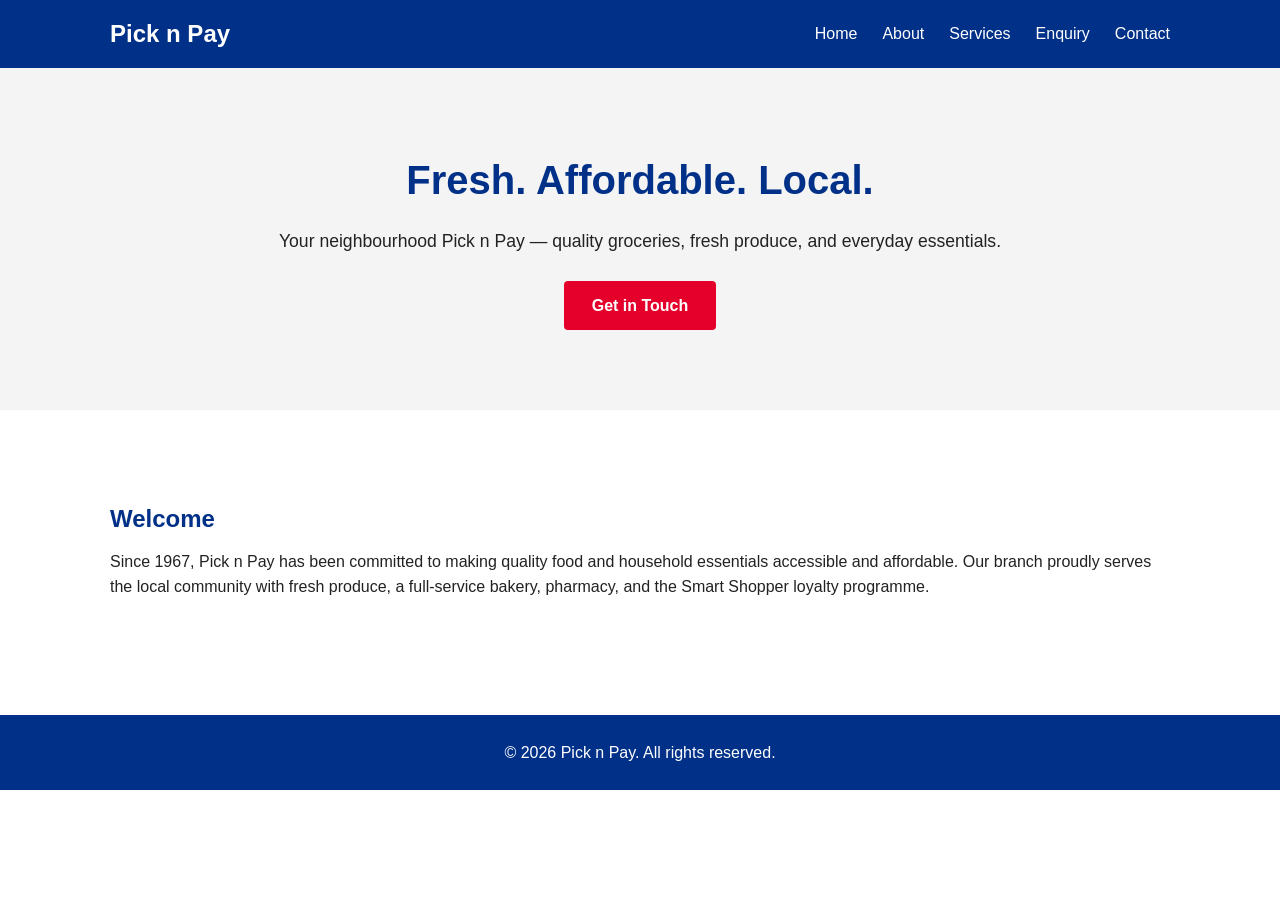
==== index.html @ 9a02de65 "Website project complete" ====
<!DOCTYPE html>
<html lang="en">
<head>
  <meta charset="UTF-8" />
  <meta name="viewport" content="width=device-width, initial-scale=1.0" />
  <title>Pick n Pay | Home</title>
  <link rel="stylesheet" href="css/styles.css" />
</head>
<body>

  <!-- Header and navigation, shared across all pages -->
  <header class="site-header">
    <div class="container header-inner">
      <a href="index.html" class="logo">Pick n Pay</a>
      <button class="nav-toggle" aria-label="Toggle navigation">Menu</button>
      <nav class="site-nav">
        <a href="index.html">Home</a>
        <a href="about.html">About</a>
        <a href="services.html">Services</a>
        <a href="enquiry.html">Enquiry</a>
        <a href="contact.html">Contact</a>
      </nav>
    </div>
  </header>

  <main>
    <!-- Hero section -->
    <section class="hero">
      <div class="container hero-content">
        <h1>Fresh. Affordable. Local.</h1>
        <p>Your neighbourhood Pick n Pay — quality groceries, fresh produce, and everyday essentials.</p>
        <a href="enquiry.html" class="btn btn-primary">Get in Touch</a>
      </div>
    </section>

    <!-- Brief introduction -->
    <section class="section">
      <div class="container">
        <h2>Welcome</h2>
        <p>
          Since 1967, Pick n Pay has been committed to making quality food and household
          essentials accessible and affordable. Our branch proudly serves the local community
          with fresh produce, a full-service bakery, pharmacy, and the Smart Shopper loyalty
          programme.
        </p>
      </div>
    </section>
  </main>

  <!-- Footer, shared across all pages -->
  <footer class="site-footer">
    <div class="container">
      <p>&copy; 2026 Pick n Pay. All rights reserved.</p>
    </div>
  </footer>

  <script src="js/script.js"></script>
</body>
</html>
---- css/styles.css ----
/* ===== Reset & Base Styles ===== */
* {
  margin: 0;
  padding: 0;
  box-sizing: border-box;
}

body {
  font-family: Arial, Helvetica, sans-serif;
  color: #222;
  line-height: 1.6;
}

.container {
  max-width: 1100px;
  margin: 0 auto;
  padding: 0 20px;
}

a {
  text-decoration: none;
  color: inherit;
}

img {
  max-width: 100%;
  display: block;
}

/* ===== Header & Navigation ===== */
.site-header {
  background-color: #003087; /* Pick n Pay dark blue */
  color: #fff;
  position: sticky;
  top: 0;
  z-index: 100;
}

.header-inner {
  display: flex;
  align-items: center;
  justify-content: space-between;
  padding: 15px 20px;
}

.logo {
  font-size: 1.5rem;
  font-weight: bold;
  color: #fff;
}

.site-nav {
  display: flex;
  gap: 25px;
}

.site-nav a {
  color: #fff;
  font-weight: 500;
}

.site-nav a:hover {
  color: #e4002b; /* Pick n Pay cherry red */
}

.nav-toggle {
  display: none;
  background: none;
  border: 1px solid #fff;
  color: #fff;
  padding: 8px 12px;
  cursor: pointer;
}

/* ===== Hero Section ===== */
.hero {
  background-color: #f4f4f4;
  padding: 80px 20px;
  text-align: center;
}

.hero h1 {
  font-size: 2.5rem;
  margin-bottom: 15px;
  color: #003087;
}

.hero p {
  font-size: 1.1rem;
  margin-bottom: 25px;
}

/* ===== Buttons ===== */
.btn {
  display: inline-block;
  padding: 12px 28px;
  border-radius: 4px;
  font-weight: bold;
}

.btn-primary {
  background-color: #e4002b;
  color: #fff;
}

.btn-primary:hover {
  background-color: #b8001f;
}

/* ===== General Sections ===== */
.section {
  padding: 60px 20px;
}

.section h1 {
  color: #003087;
  margin-bottom: 20px;
}

.section h2 {
  color: #003087;
  margin-top: 30px;
  margin-bottom: 10px;
}

.section p {
  margin-bottom: 15px;
}

/* ===== Services Grid ===== */
.service-grid {
  display: grid;
  grid-template-columns: repeat(auto-fit, minmax(220px, 1fr));
  gap: 25px;
  margin-top: 30px;
}

.service-card {
  background-color: #fff;
  border: 1px solid #ddd;
  border-radius: 6px;
  overflow: hidden;
  padding-bottom: 15px;
}

.service-card img {
  width: 100%;
  height: 160px;
  object-fit: cover;
}

.service-card h2 {
  font-size: 1.2rem;
  padding: 15px 15px 5px;
  margin: 0;
}

.service-card p {
  padding: 0 15px;
  font-size: 0.95rem;
}

/* ===== Branch / Contact Cards ===== */
.branch-grid {
  display: grid;
  grid-template-columns: repeat(auto-fit, minmax(250px, 1fr));
  gap: 20px;
  margin: 20px 0 40px;
}

.branch-card {
  background-color: #f9f9f9;
  border-left: 4px solid #e4002b;
  padding: 20px;
}

.map-embed {
  margin-bottom: 40px;
}

/* ===== Forms ===== */
.enquiry-form,
.contact-form {
  display: flex;
  flex-direction: column;
  max-width: 500px;
  margin-top: 20px;
}

.enquiry-form label,
.contact-form label {
  margin-top: 15px;
  margin-bottom: 5px;
  font-weight: bold;
}

.enquiry-form input,
.enquiry-form select,
.enquiry-form textarea,
.contact-form input,
.contact-form textarea {
  padding: 10px;
  border: 1px solid #ccc;
  border-radius: 4px;
  font-family: inherit;
  font-size: 1rem;
}

.enquiry-form button,
.contact-form button {
  margin-top: 20px;
  align-self: flex-start;
  border: none;
  cursor: pointer;
}

/* ===== Footer ===== */
.site-footer {
  background-color: #003087;
  color: #fff;
  text-align: center;
  padding: 25px 20px;
  margin-top: 40px;
}

/* ===== Responsive Navigation ===== */
@media (max-width: 700px) {
  .nav-toggle {
    display: block;
  }

  .site-nav {
    display: none;
    flex-direction: column;
    width: 100%;
    background-color: #003087;
    padding: 10px 20px;
  }

  .site-nav.open {
    display: flex;
  }

  .header-inner {
    flex-wrap: wrap;
  }
}
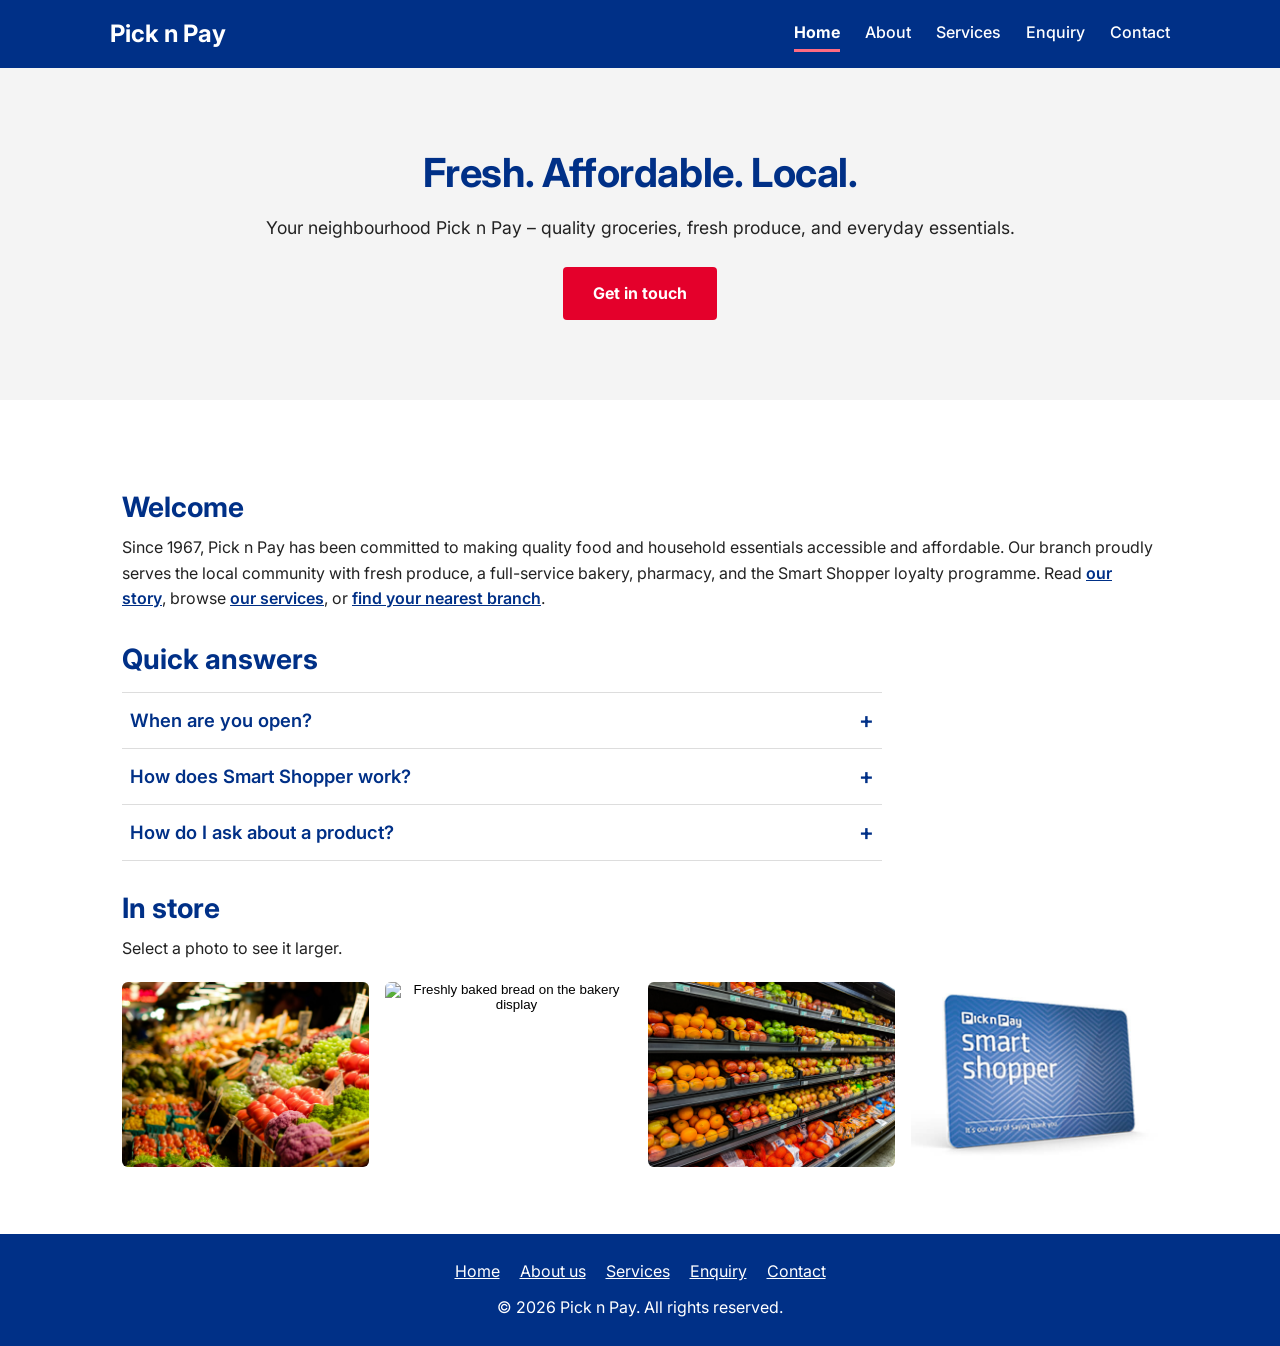
==== commit 94f0c65a: "Added Part 3 JavaScript features, forms, map and SEO files. Fixed : accessible mobile nav, active pa" ====
--- a/index.html
+++ b/index.html
@@ -3,17 +3,29 @@
 <head>
   <meta charset="UTF-8" />
   <meta name="viewport" content="width=device-width, initial-scale=1.0" />
-  <title>Pick n Pay | Home</title>
+  <title>Pick n Pay | Local Branch – Fresh Produce, Bakery &amp; Smart Shopper</title>
+  <meta name="description" content="Your local Pick n Pay branch in Mbombela and Barberton: fresh produce, in-store bakery, pharmacy and the Smart Shopper loyalty programme." />
+  <meta name="author" content="Lethukuthula Khumalo" />
+  <link rel="canonical" href="https://lethuk-dis.github.io/picknpay-website/index.html" />
+  <meta property="og:type" content="website" />
+  <meta property="og:title" content="Pick n Pay | Local Branch – Fresh Produce, Bakery &amp; Smart Shopper" />
+  <meta property="og:description" content="Your local Pick n Pay branch in Mbombela and Barberton: fresh produce, in-store bakery, pharmacy and the Smart Shopper loyalty programme." />
+  <meta property="og:url" content="https://lethuk-dis.github.io/picknpay-website/index.html" />
+  <link rel="preconnect" href="https://fonts.googleapis.com" />
+  <link rel="preconnect" href="https://fonts.gstatic.com" crossorigin />
+  <link href="https://fonts.googleapis.com/css2?family=Inter:wght@400;500;600;700&amp;display=swap" rel="stylesheet" />
   <link rel="stylesheet" href="css/styles.css" />
 </head>
 <body>
+
+  <a class="skip-link" href="#main">Skip to main content</a>
 
   <!-- Header and navigation, shared across all pages -->
   <header class="site-header">
     <div class="container header-inner">
       <a href="index.html" class="logo">Pick n Pay</a>
-      <button class="nav-toggle" aria-label="Toggle navigation">Menu</button>
-      <nav class="site-nav">
+      <button class="nav-toggle" aria-expanded="false" aria-controls="site-nav">☰ Menu</button>
+      <nav class="site-nav" id="site-nav" aria-label="Main navigation">
         <a href="index.html">Home</a>
         <a href="about.html">About</a>
         <a href="services.html">Services</a>
@@ -23,26 +35,54 @@
     </div>
   </header>
 
-  <main>
-    <!-- Hero section -->
+  <main id="main">
     <section class="hero">
       <div class="container hero-content">
         <h1>Fresh. Affordable. Local.</h1>
-        <p>Your neighbourhood Pick n Pay — quality groceries, fresh produce, and everyday essentials.</p>
-        <a href="enquiry.html" class="btn btn-primary">Get in Touch</a>
+        <p>Your neighbourhood Pick n Pay – quality groceries, fresh produce, and everyday essentials.</p>
+        <a href="enquiry.html" class="btn btn-primary">Get in touch</a>
       </div>
     </section>
 
-    <!-- Brief introduction -->
     <section class="section">
       <div class="container">
         <h2>Welcome</h2>
         <p>
-          Since 1967, Pick n Pay has been committed to making quality food and household
-          essentials accessible and affordable. Our branch proudly serves the local community
-          with fresh produce, a full-service bakery, pharmacy, and the Smart Shopper loyalty
-          programme.
+          Since 1967, Pick n Pay has been committed to making quality food and household essentials accessible and affordable.
+          Our branch proudly serves the local community with fresh produce, a full-service bakery, pharmacy, and the Smart Shopper loyalty programme.
+          Read <a href="about.html">our story</a>, browse <a href="services.html">our services</a>, or <a href="contact.html">find your nearest branch</a>.
         </p>
+
+        <h2>Quick answers</h2>
+        <div class="accordion">
+          <div class="accordion-item">
+            <h3><button class="accordion-trigger" id="faq-1-btn" aria-expanded="false" aria-controls="faq-1">When are you open?</button></h3>
+            <div class="accordion-panel" id="faq-1" role="region" aria-labelledby="faq-1-btn" hidden>
+              <p>Monday to Saturday 08:00–20:00, and Sunday 09:00–18:00. See the <a href="contact.html">contact page</a> for both branches.</p>
+            </div>
+          </div>
+          <div class="accordion-item">
+            <h3><button class="accordion-trigger" id="faq-2-btn" aria-expanded="false" aria-controls="faq-2">How does Smart Shopper work?</button></h3>
+            <div class="accordion-panel" id="faq-2" role="region" aria-labelledby="faq-2-btn" hidden>
+              <p>Earn points on every purchase and unlock exclusive discounts with our loyalty programme. Ask at any till to join.</p>
+            </div>
+          </div>
+          <div class="accordion-item">
+            <h3><button class="accordion-trigger" id="faq-3-btn" aria-expanded="false" aria-controls="faq-3">How do I ask about a product?</button></h3>
+            <div class="accordion-panel" id="faq-3" role="region" aria-labelledby="faq-3-btn" hidden>
+              <p>Use the <a href="enquiry.html">enquiry form</a> to check a product's price and availability.</p>
+            </div>
+          </div>
+        </div>
+
+        <h2>In store</h2>
+        <p>Select a photo to see it larger.</p>
+        <ul class="gallery">
+          <li><button type="button"><img src="images/fresh-produce.jpg" alt="Fresh fruit and vegetables display" loading="lazy" /></button></li>
+          <li><button type="button"><img src="images/bakery.jpg" alt="Freshly baked bread on the bakery display" loading="lazy" /></button></li>
+          <li><button type="button"><img src="images/Fruits.jpg" alt="Selection of fresh fruit" loading="lazy" /></button></li>
+          <li><button type="button"><img src="images/smart-shopper.jpg" alt="Smart Shopper loyalty card" loading="lazy" /></button></li>
+        </ul>
       </div>
     </section>
   </main>
@@ -50,10 +90,17 @@
   <!-- Footer, shared across all pages -->
   <footer class="site-footer">
     <div class="container">
+      <ul class="footer-links">
+        <li><a href="index.html">Home</a></li>
+        <li><a href="about.html">About us</a></li>
+        <li><a href="services.html">Services</a></li>
+        <li><a href="enquiry.html">Enquiry</a></li>
+        <li><a href="contact.html">Contact</a></li>
+      </ul>
       <p>&copy; 2026 Pick n Pay. All rights reserved.</p>
     </div>
   </footer>
 
-  <script src="js/script.js"></script>
+  <script src="js/script.js" defer></script>
 </body>
 </html>
--- a/css/styles.css
+++ b/css/styles.css
@@ -1,247 +1,199 @@
-/* ===== Reset & Base Styles ===== */
-* {
-  margin: 0;
-  padding: 0;
-  box-sizing: border-box;
+/* ===== Design tokens ===== */
+:root {
+  --blue: #003087;
+  --red: #e4002b;
+  --red-dark: #b8001f;
+  --red-light: #ff6b82;   /* decorative accent on blue (3:1+ non-text contrast) */
+  --pink-text: #ffd1d9;   /* hover text on blue (7:1 contrast) */
+  --grey: #f4f4f4;
+  --text: #222;
+  --error: #b00020;
 }
 
+/* ===== Reset & base ===== */
+* { margin: 0; padding: 0; box-sizing: border-box; }
+[hidden] { display: none !important; }
+
 body {
-  font-family: Arial, Helvetica, sans-serif;
-  color: #222;
+  font-family: "Inter", Arial, Helvetica, sans-serif;
+  color: var(--text);
   line-height: 1.6;
+  min-height: 100vh;
+  display: flex;
+  flex-direction: column;
+}
+body.no-scroll { overflow: hidden; }
+main { flex: 1; }
+.container { max-width: 1100px; margin: 0 auto; padding: 0 2rem; }
+a { text-decoration: none; color: inherit; }
+img { max-width: 100%; display: block; }
+
+/* ===== Typography ===== */
+h1, h2, h3 { line-height: 1.25; color: var(--blue); }
+h1 { font-size: clamp(1.75rem, 4vw + 0.5rem, 2.5rem); font-weight: 700; letter-spacing: -0.01em; }
+h2 { font-size: clamp(1.35rem, 2vw + 0.8rem, 1.75rem); font-weight: 700; }
+h3 { font-size: 1.15rem; font-weight: 600; }
+label { font-weight: 600; }
+.muted { color: #555; font-size: 0.9rem; }
+
+/* ===== Accessibility helpers ===== */
+:focus-visible { outline: 3px solid var(--blue); outline-offset: 3px; }
+.site-header :focus-visible, .site-footer :focus-visible, .lightbox :focus-visible { outline-color: #fff; }
+.skip-link {
+  position: absolute; left: 1rem; top: -4rem; z-index: 300;
+  background: #fff; color: var(--blue); padding: 0.6rem 1rem; font-weight: 600;
+}
+.skip-link:focus { top: 0.5rem; }
+
+/* ===== Header & navigation ===== */
+.site-header { background: var(--blue); color: #fff; position: sticky; top: 0; z-index: 1000; }
+.header-inner { display: flex; align-items: center; justify-content: space-between; padding: 15px 20px; }
+.logo { font-size: 1.5rem; font-weight: 700; color: #fff; }
+.logo:hover { opacity: 0.85; }
+.site-nav { display: flex; gap: 25px; }
+.site-nav a { color: #fff; font-weight: 500; padding: 4px 0; border-bottom: 3px solid transparent; transition: color 0.2s, border-color 0.2s; }
+.site-nav a:hover { color: var(--pink-text); }
+.site-nav a:active { color: #fff; }
+.site-nav a.active { border-bottom-color: var(--red-light); font-weight: 700; }
+.nav-toggle { display: none; background: none; border: 1px solid #fff; color: #fff; padding: 8px 14px; font: inherit; font-weight: 600; cursor: pointer; border-radius: 4px; }
+
+/* ===== Hero (one entrance animation on page load) ===== */
+.hero { background: var(--grey); padding: 80px 20px; text-align: center; }
+.hero-content { animation: rise 0.7s ease-out both; }
+.hero p { font-size: 1.1rem; margin: 1rem 0 1.5rem; }
+@keyframes rise { from { opacity: 0; transform: translateY(18px); } to { opacity: 1; transform: none; } }
+
+/* ===== Buttons ===== */
+.btn { display: inline-block; padding: 0.75rem 1.75rem; border-radius: 0.25rem; font: inherit; font-weight: 700; cursor: pointer; border: 2px solid transparent; transition: background-color 0.2s, transform 0.1s; }
+.btn-primary { background: var(--red); color: #fff; }
+.btn-primary:hover { background: var(--red-dark); }
+.btn-primary:active { background: #8f0018; transform: scale(0.98); }
+.btn-outline { background: #fff; color: var(--blue); border-color: var(--blue); }
+.btn-outline:hover { background: var(--blue); color: #fff; }
+
+/* ===== Sections ===== */
+.section { padding: 60px 20px; }
+.section h1 { margin-bottom: 20px; }
+.section h2 { margin-top: 30px; margin-bottom: 10px; }
+.section p { margin-bottom: 15px; }
+.section p a, .text-link { color: var(--blue); text-decoration: underline; font-weight: 600; }
+.section p a:hover, .text-link:hover { color: var(--red-dark); }
+
+/* ===== Service cards (responsive image ratio) ===== */
+.service-grid { display: grid; grid-template-columns: repeat(auto-fit, minmax(220px, 1fr)); gap: 25px; margin-top: 30px; }
+.service-card { background: #fff; border: 1px solid #ddd; border-radius: 6px; overflow: hidden; padding-bottom: 15px; transition: box-shadow 0.2s, transform 0.2s; }
+.service-card:hover { box-shadow: 0 4px 12px rgba(0,0,0,0.15); transform: translateY(-3px); }
+.service-card img { width: 100%; height: auto; aspect-ratio: 4 / 3; object-fit: cover; }
+.service-card h2 { font-size: 1.2rem; padding: 15px 15px 5px; margin: 0; }
+.service-card p { padding: 0 15px; font-size: 0.95rem; margin: 0; }
+
+/* ===== Accordion ===== */
+.accordion { max-width: 760px; margin-top: 15px; border-top: 1px solid #ddd; }
+.accordion-item { border-bottom: 1px solid #ddd; }
+.accordion-trigger { width: 100%; text-align: left; background: none; border: 0; font: inherit; font-weight: 600; color: var(--blue); padding: 16px 8px; cursor: pointer; display: flex; justify-content: space-between; gap: 1rem; }
+.accordion-trigger::after { content: "+"; font-size: 1.4rem; line-height: 1; transition: transform 0.25s; }
+.accordion-trigger[aria-expanded="true"]::after { transform: rotate(45deg); }
+.accordion-trigger:hover { background: var(--grey); }
+.accordion-panel { padding: 0 8px 8px; animation: open 0.3s ease-out; }
+.accordion-panel p { margin-bottom: 8px; }
+@keyframes open { from { opacity: 0; transform: translateY(-6px); } to { opacity: 1; transform: none; } }
+
+/* ===== Tabs ===== */
+.tab-list { display: flex; flex-wrap: wrap; gap: 4px; border-bottom: 2px solid var(--blue); margin-top: 20px; }
+.tab-list [role="tab"] { background: var(--grey); border: 0; font: inherit; font-weight: 600; padding: 10px 20px; cursor: pointer; color: var(--blue); border-radius: 4px 4px 0 0; }
+.tab-list [role="tab"][aria-selected="true"] { background: var(--blue); color: #fff; }
+.tab-panel { padding: 20px 4px; animation: open 0.3s ease-out; }
+
+/* ===== Gallery & lightbox ===== */
+.gallery { list-style: none; display: grid; grid-template-columns: repeat(auto-fit, minmax(200px, 1fr)); gap: 16px; margin-top: 20px; }
+.gallery button { border: 0; padding: 0; background: none; cursor: zoom-in; border-radius: 6px; overflow: hidden; width: 100%; }
+.gallery img { width: 100%; aspect-ratio: 4 / 3; object-fit: cover; transition: transform 0.3s; }
+.gallery button:hover img { transform: scale(1.05); }
+.lightbox { position: fixed; inset: 0; background: rgba(0,0,0,0.88); z-index: 400; display: flex; align-items: center; justify-content: center; padding: 1rem; animation: fade 0.25s ease-out; }
+.lightbox figure { max-width: 900px; width: 100%; color: #fff; text-align: center; }
+.lightbox img { max-height: 75vh; width: auto; margin: 0 auto; border-radius: 4px; }
+.lightbox figcaption { margin-top: 10px; }
+.lightbox-close { position: absolute; top: 12px; right: 18px; background: none; border: 2px solid #fff; color: #fff; font-size: 1.8rem; width: 44px; height: 44px; border-radius: 50%; cursor: pointer; line-height: 1; }
+@keyframes fade { from { opacity: 0; } to { opacity: 1; } }
+
+/* ===== Product catalogue ===== */
+.catalogue-controls { display: grid; grid-template-columns: 2fr 1fr 1fr; gap: 12px; margin: 15px 0; }
+.catalogue-controls label { display: block; margin-bottom: 4px; font-size: 0.9rem; }
+.catalogue-controls input, .catalogue-controls select { width: 100%; }
+.product-list { list-style: none; display: grid; grid-template-columns: repeat(auto-fill, minmax(200px, 1fr)); gap: 16px; margin-top: 12px; }
+.product-card { border: 1px solid #ddd; border-radius: 6px; padding: 14px; animation: open 0.3s ease-out; }
+.product-card .price { font-weight: 700; font-size: 1.15rem; margin: 6px 0; }
+.badge { display: inline-block; font-size: 0.8rem; font-weight: 600; padding: 2px 10px; border-radius: 99px; }
+.badge-in { background: #e8f5e9; color: #1b5e20; }
+.badge-low { background: #fff3cd; color: #7a4b00; }
+.badge-out { background: #fdecea; color: var(--error); }
+
+/* ===== Branch / contact cards & map ===== */
+.branch-grid { display: grid; grid-template-columns: repeat(auto-fit, minmax(250px, 1fr)); gap: 20px; margin: 20px 0 40px; }
+.branch-card { background: #f9f9f9; border-left: 4px solid var(--red); padding: 20px; transition: box-shadow 0.2s; }
+.branch-card:hover { box-shadow: 0 4px 12px rgba(0,0,0,0.1); }
+.branch-card .btn { margin-top: 6px; padding: 0.5rem 1.1rem; }
+#map { position: relative; z-index: 0; height: 400px; border-radius: 6px; border: 1px solid #ccc; margin: 15px 0 40px; background: var(--grey); }
+
+/* ===== Forms ===== */
+.enquiry-form, .contact-form { display: flex; flex-direction: column; max-width: 500px; margin-top: 20px; }
+.enquiry-form label, .contact-form label { margin-top: 15px; margin-bottom: 5px; }
+.enquiry-form input, .enquiry-form select, .enquiry-form textarea,
+.contact-form input, .contact-form select, .contact-form textarea,
+.catalogue-controls input, .catalogue-controls select {
+  padding: 10px; border: 1px solid #767676; border-radius: 4px; font-family: inherit; font-size: 1rem; background: #fff;
+}
+input:focus-visible, select:focus-visible, textarea:focus-visible { outline: 3px solid var(--blue); outline-offset: 1px; border-color: var(--blue); }
+.invalid { border-color: var(--error) !important; border-width: 2px !important; }
+.field-error { color: var(--error); font-size: 0.9rem; margin-top: 4px; }
+.char-count { color: #555; font-size: 0.85rem; margin-top: 4px; }
+.enquiry-form button, .contact-form button { margin-top: 20px; align-self: flex-start; }
+.form-status { margin-top: 12px; font-weight: 600; }
+.form-status.error { color: var(--error); }
+.result-panel { max-width: 500px; margin-top: 20px; padding: 16px 20px; background: #e8f5e9; border-left: 4px solid #1b5e20; border-radius: 4px; animation: open 0.3s ease-out; }
+.result-panel h2 { margin: 0 0 6px; color: #1b5e20; font-size: 1.2rem; }
+.result-panel pre { white-space: pre-wrap; font-family: inherit; margin: 10px 0; word-break: break-word; }
+.result-panel .btn { margin-top: 4px; }
+
+/* ===== Footer ===== */
+.site-footer { background: var(--blue); color: #fff; text-align: center; padding: 25px 20px; margin-top: auto; }
+.footer-links { list-style: none; display: flex; flex-wrap: wrap; justify-content: center; gap: 8px 20px; margin-bottom: 10px; }
+.footer-links a { text-decoration: underline; }
+.footer-links a:hover { color: var(--pink-text); }
+
+/* ===== Responsive: tablet ===== */
+@media (max-width: 1024px) {
+  .service-grid { grid-template-columns: repeat(2, 1fr); }
+  .branch-grid { grid-template-columns: 1fr; }
+  .container { padding: 0 1.25rem; }
 }
 
-.container {
-  max-width: 1100px;
-  margin: 0 auto;
-  padding: 0 20px;
+/* ===== Responsive: mobile navigation ===== */
+@media (max-width: 700px) {
+  .nav-toggle { display: block; }
+  .site-nav {
+    display: none; position: absolute; top: 100%; left: 0; right: 0;
+    flex-direction: column; gap: 0; background: var(--blue);
+    padding: 6px 20px 12px; border-top: 1px solid rgba(255,255,255,0.35);
+    box-shadow: 0 8px 16px rgba(0,0,0,0.3);
+  }
+  .site-nav.open { display: flex; }
+  .site-nav a { padding: 12px 0; border-bottom: 1px solid rgba(255,255,255,0.18); }
+  .site-nav a.active { border-bottom-color: var(--red-light); }
+  .catalogue-controls { grid-template-columns: 1fr; }
 }
 
-a {
-  text-decoration: none;
-  color: inherit;
+/* ===== Responsive: small mobile ===== */
+@media (max-width: 600px) {
+  .hero { padding: 50px 15px; }
+  .section { padding: 40px 15px; }
+  .section h2 { margin-top: 24px; }
+  .service-grid { grid-template-columns: 1fr; }
+  .enquiry-form, .contact-form { max-width: 100%; }
+  #map { height: 320px; }
 }
 
-img {
-  max-width: 100%;
-  display: block;
-}
-
-/* ===== Header & Navigation ===== */
-.site-header {
-  background-color: #003087; /* Pick n Pay dark blue */
-  color: #fff;
-  position: sticky;
-  top: 0;
-  z-index: 100;
-}
-
-.header-inner {
-  display: flex;
-  align-items: center;
-  justify-content: space-between;
-  padding: 15px 20px;
-}
-
-.logo {
-  font-size: 1.5rem;
-  font-weight: bold;
-  color: #fff;
-}
-
-.site-nav {
-  display: flex;
-  gap: 25px;
-}
-
-.site-nav a {
-  color: #fff;
-  font-weight: 500;
-}
-
-.site-nav a:hover {
-  color: #e4002b; /* Pick n Pay cherry red */
-}
-
-.nav-toggle {
-  display: none;
-  background: none;
-  border: 1px solid #fff;
-  color: #fff;
-  padding: 8px 12px;
-  cursor: pointer;
-}
-
-/* ===== Hero Section ===== */
-.hero {
-  background-color: #f4f4f4;
-  padding: 80px 20px;
-  text-align: center;
-}
-
-.hero h1 {
-  font-size: 2.5rem;
-  margin-bottom: 15px;
-  color: #003087;
-}
-
-.hero p {
-  font-size: 1.1rem;
-  margin-bottom: 25px;
-}
-
-/* ===== Buttons ===== */
-.btn {
-  display: inline-block;
-  padding: 12px 28px;
-  border-radius: 4px;
-  font-weight: bold;
-}
-
-.btn-primary {
-  background-color: #e4002b;
-  color: #fff;
-}
-
-.btn-primary:hover {
-  background-color: #b8001f;
-}
-
-/* ===== General Sections ===== */
-.section {
-  padding: 60px 20px;
-}
-
-.section h1 {
-  color: #003087;
-  margin-bottom: 20px;
-}
-
-.section h2 {
-  color: #003087;
-  margin-top: 30px;
-  margin-bottom: 10px;
-}
-
-.section p {
-  margin-bottom: 15px;
-}
-
-/* ===== Services Grid ===== */
-.service-grid {
-  display: grid;
-  grid-template-columns: repeat(auto-fit, minmax(220px, 1fr));
-  gap: 25px;
-  margin-top: 30px;
-}
-
-.service-card {
-  background-color: #fff;
-  border: 1px solid #ddd;
-  border-radius: 6px;
-  overflow: hidden;
-  padding-bottom: 15px;
-}
-
-.service-card img {
-  width: 100%;
-  height: 160px;
-  object-fit: cover;
-}
-
-.service-card h2 {
-  font-size: 1.2rem;
-  padding: 15px 15px 5px;
-  margin: 0;
-}
-
-.service-card p {
-  padding: 0 15px;
-  font-size: 0.95rem;
-}
-
-/* ===== Branch / Contact Cards ===== */
-.branch-grid {
-  display: grid;
-  grid-template-columns: repeat(auto-fit, minmax(250px, 1fr));
-  gap: 20px;
-  margin: 20px 0 40px;
-}
-
-.branch-card {
-  background-color: #f9f9f9;
-  border-left: 4px solid #e4002b;
-  padding: 20px;
-}
-
-.map-embed {
-  margin-bottom: 40px;
-}
-
-/* ===== Forms ===== */
-.enquiry-form,
-.contact-form {
-  display: flex;
-  flex-direction: column;
-  max-width: 500px;
-  margin-top: 20px;
-}
-
-.enquiry-form label,
-.contact-form label {
-  margin-top: 15px;
-  margin-bottom: 5px;
-  font-weight: bold;
-}
-
-.enquiry-form input,
-.enquiry-form select,
-.enquiry-form textarea,
-.contact-form input,
-.contact-form textarea {
-  padding: 10px;
-  border: 1px solid #ccc;
-  border-radius: 4px;
-  font-family: inherit;
-  font-size: 1rem;
-}
-
-.enquiry-form button,
-.contact-form button {
-  margin-top: 20px;
-  align-self: flex-start;
-  border: none;
-  cursor: pointer;
-}
-
-/* ===== Footer ===== */
-.site-footer {
-  background-color: #003087;
-  color: #fff;
-  text-align: center;
-  padding: 25px 20px;
-  margin-top: 40px;
-}
-
-/* ===== Responsive Navigation ===== */
-@media (max-width: 700px) {
-  .nav-toggle {
-    display: block;
-  }
-
-  .site-nav {
-    display: none;
-    flex-direction: column;
-    width: 100%;
-    background-color: #003087;
-    padding: 10px 20px;
-  }
-
-  .site-nav.open {
-    display: flex;
-  }
-
-  .header-inner {
-    flex-wrap: wrap;
-  }
+/* ===== Respect reduced-motion preferences ===== */
+@media (prefers-reduced-motion: reduce) {
+  *, *::before, *::after { animation: none !important; transition: none !important; }
 }
